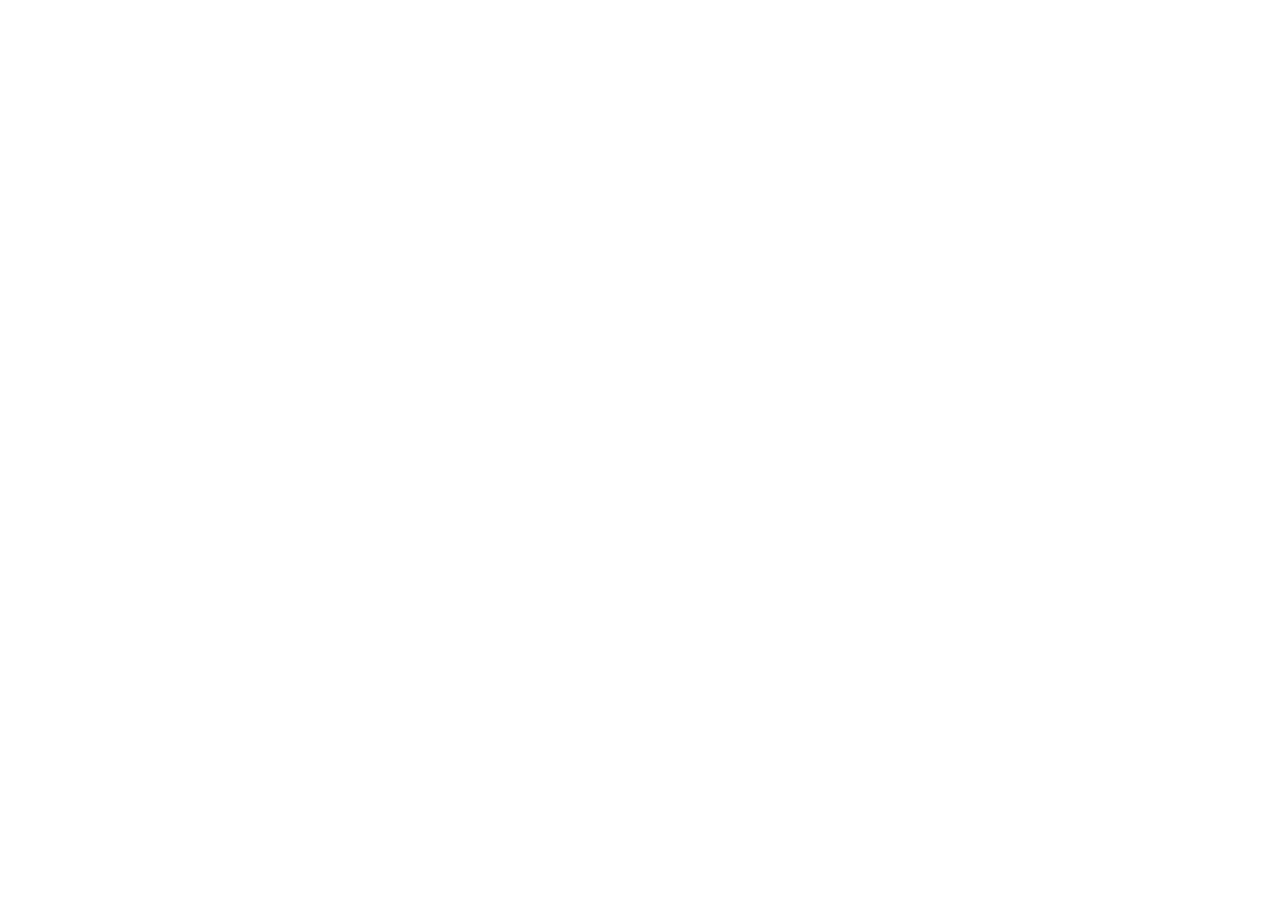
==== index.html @ bfeaa3a5 "Создал структуку" ====
<!DOCTYPE html>
<html lang="ru">
<head>
    <meta charset="UTF-8">
    <meta name="viewport" content="width=device-width, initial-scale=1.0">
    <title>Document</title>
</head>
<body>
    
</body>
</html>
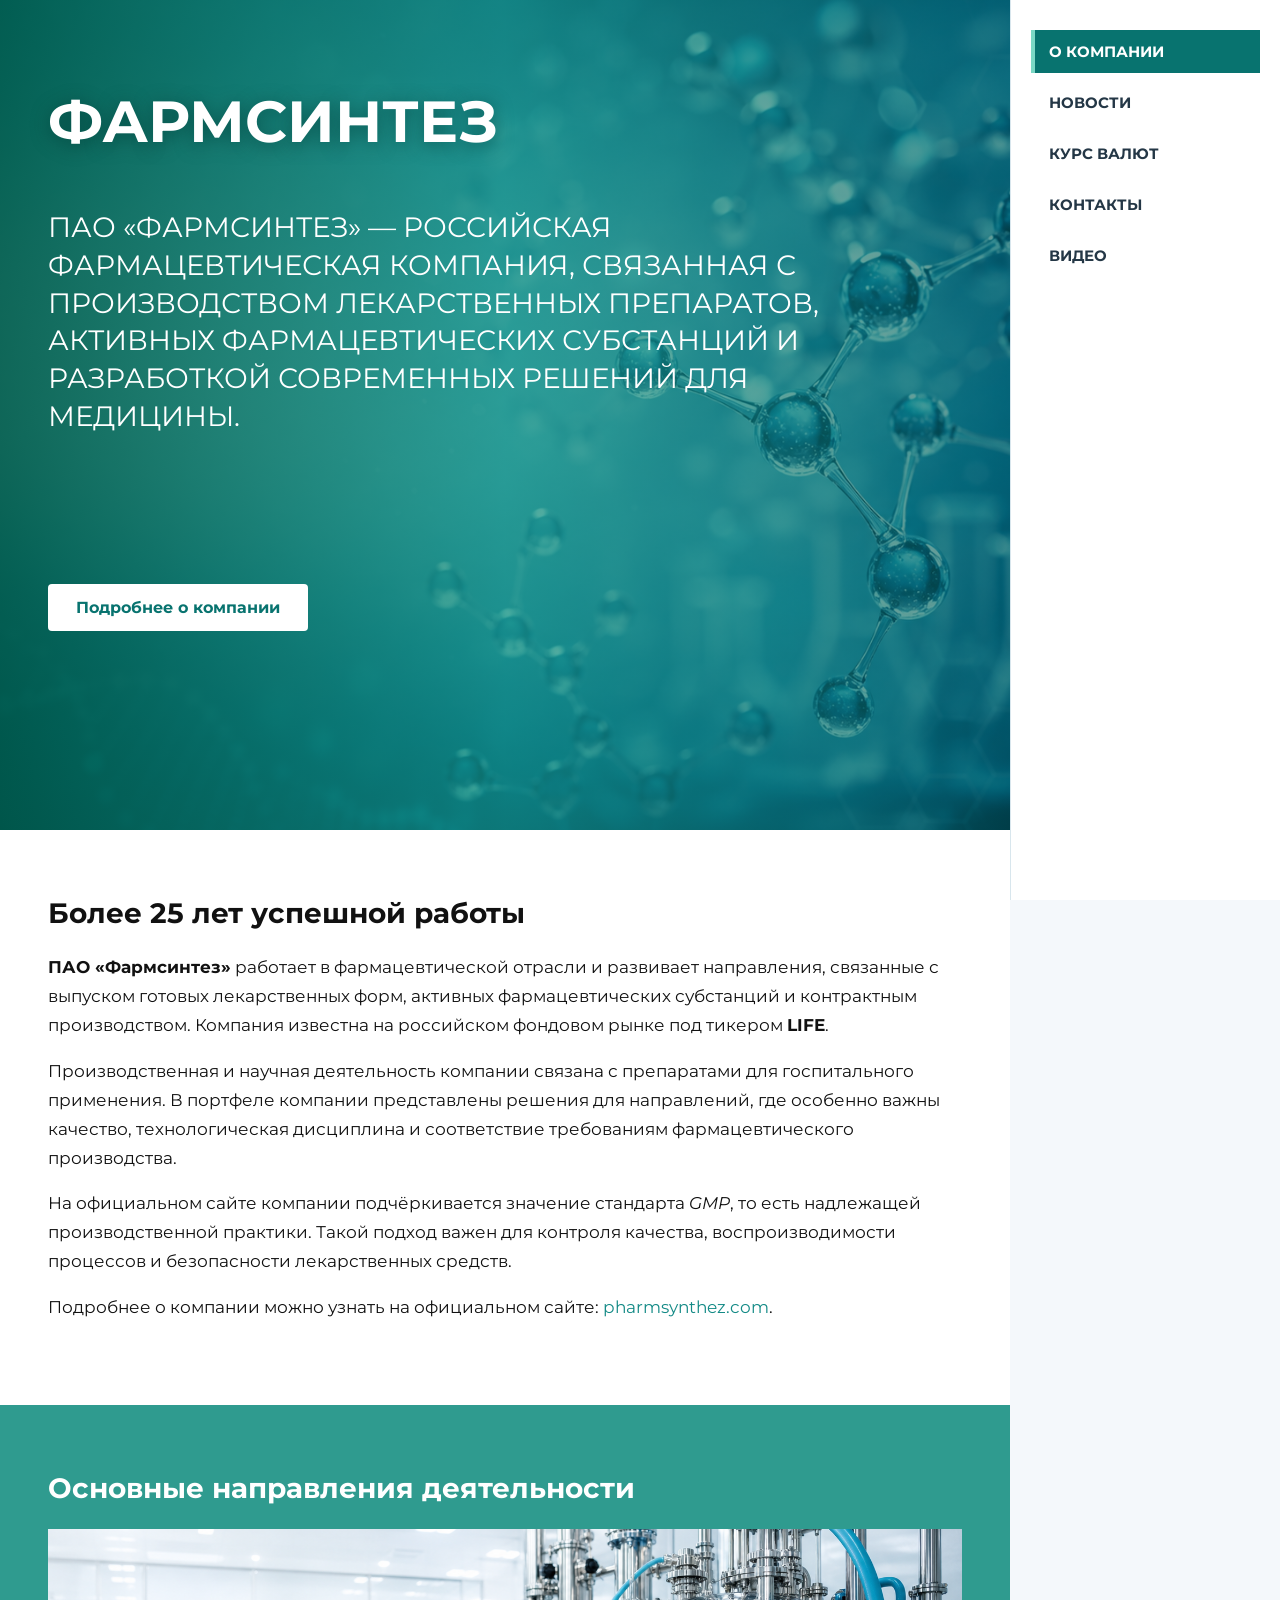
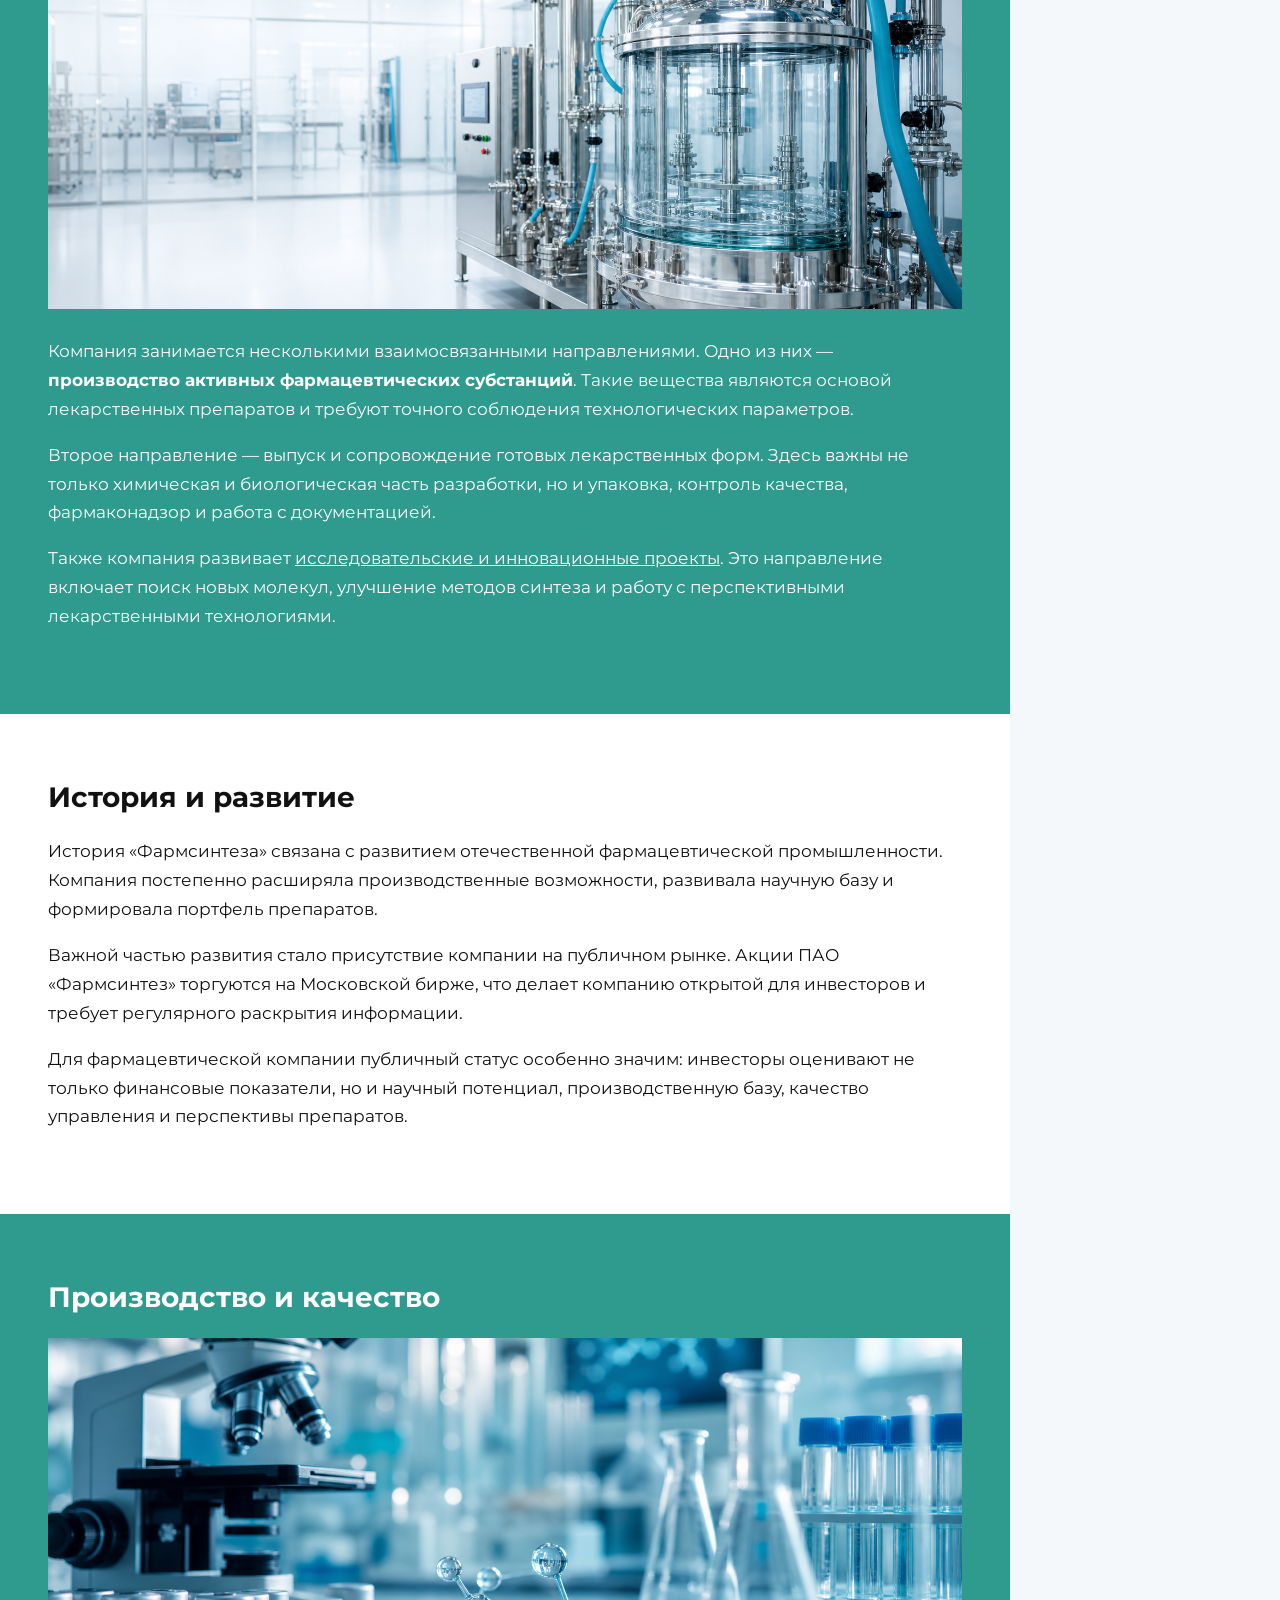
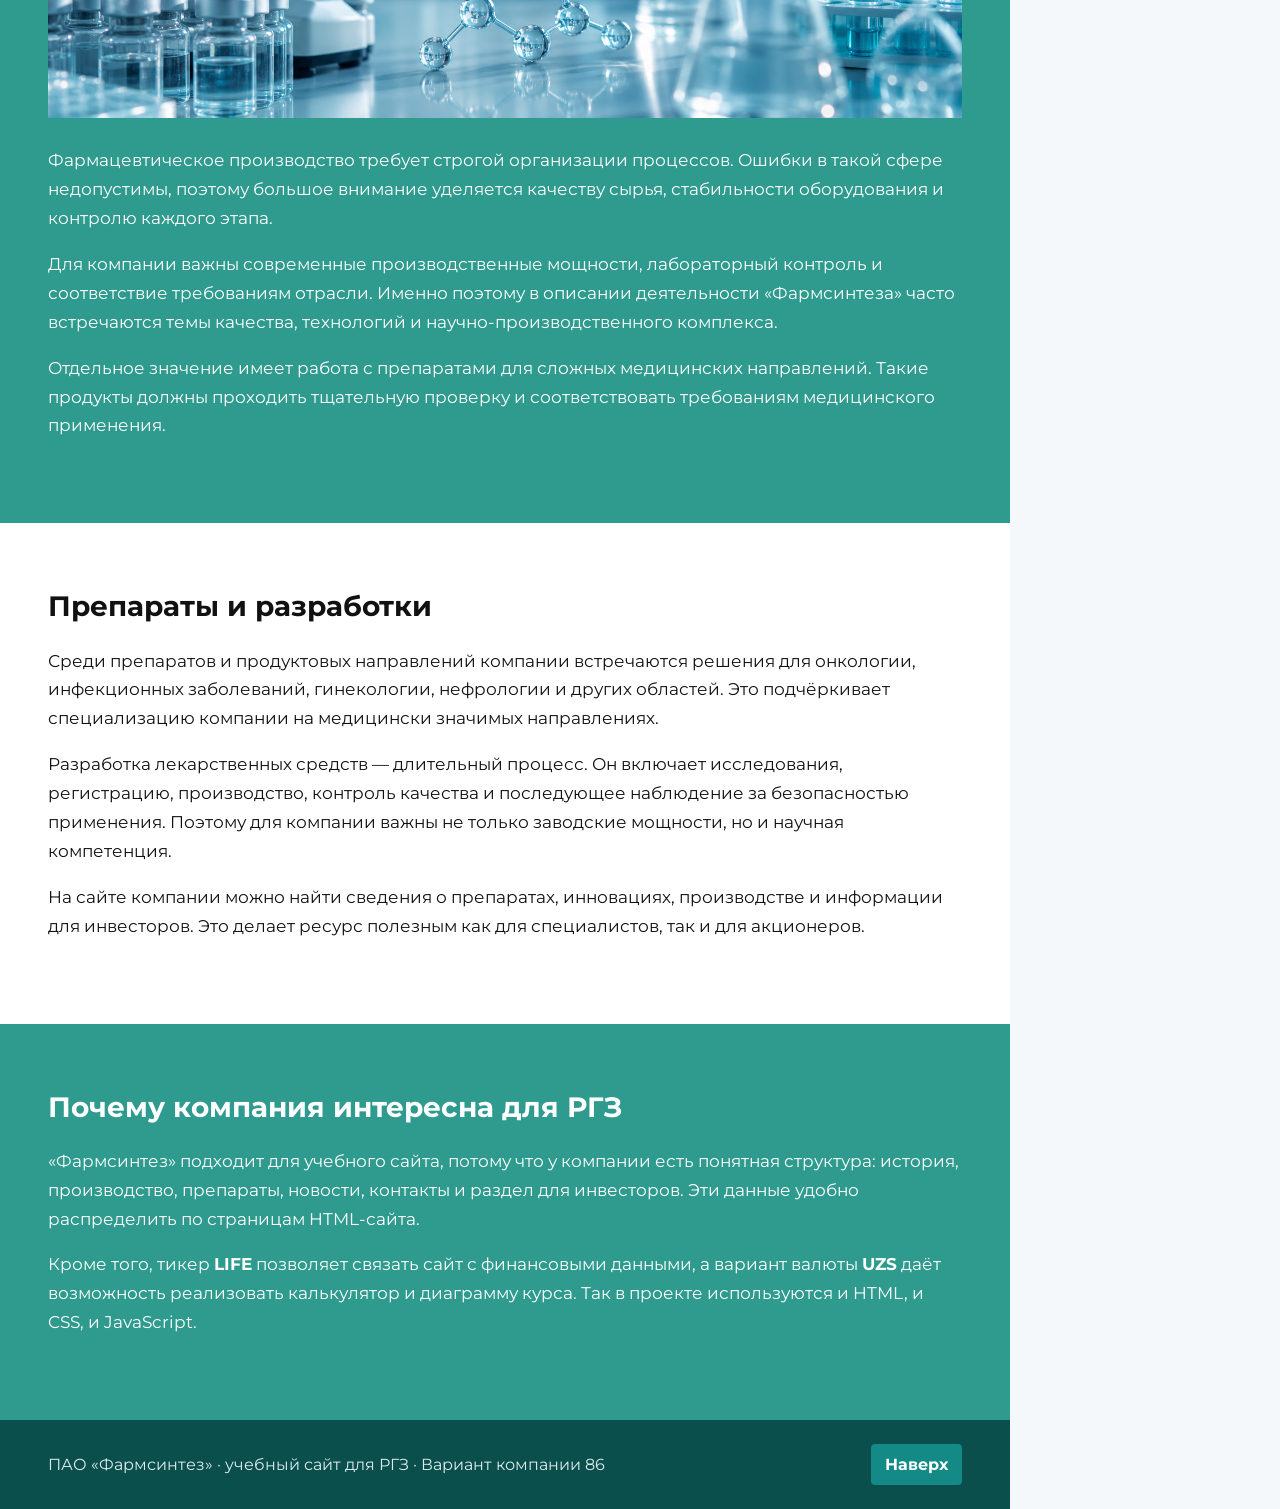
==== commit b26e0d27: "готово" ====
--- a/index.html
+++ b/index.html
@@ -3,9 +3,179 @@
 <head>
     <meta charset="UTF-8">
     <meta name="viewport" content="width=device-width, initial-scale=1.0">
-    <title>Document</title>
+    <title>Фармсинтез — о компании</title>
+    <link rel="preconnect" href="https://fonts.googleapis.com">
+    <link rel="preconnect" href="https://fonts.gstatic.com" crossorigin>
+    <link href="https://fonts.googleapis.com/css2?family=Montserrat:wght@400;500;600;700;800&display=swap" rel="stylesheet">
+    <link rel="stylesheet" href="main.css">
+    <link rel="icon" type="image/png" sizes="32x32" href="favicon-32x32.png">
+    <link rel="icon" type="image/png" sizes="16x16" href="favicon-16x16.png">
 </head>
 <body>
-    
+    <div id="top"></div>
+
+    <div class="container">
+        <main>
+            <section class="hero">
+                <h1>Фармсинтез</h1>
+                <p class="lead">
+                    ПАО «Фармсинтез» — российская фармацевтическая компания, связанная
+                    с производством лекарственных препаратов, активных фармацевтических
+                    субстанций и разработкой современных решений для медицины.
+                </p>
+                <a class="hero-button" href="#about">Подробнее о компании</a>
+            </section>
+
+            <section id="about" class="info-section">
+                <div class="section-inner">
+                <h2>Более 25 лет успешной работы</h2>
+                <p>
+                    <strong>ПАО «Фармсинтез»</strong> работает в фармацевтической отрасли
+                    и развивает направления, связанные с выпуском готовых лекарственных
+                    форм, активных фармацевтических субстанций и контрактным производством.
+                    Компания известна на российском фондовом рынке под тикером
+                    <strong>LIFE</strong>.
+                </p>
+                <p>
+                    Производственная и научная деятельность компании связана с препаратами
+                    для госпитального применения. В портфеле компании представлены решения
+                    для направлений, где особенно важны качество, технологическая дисциплина
+                    и соответствие требованиям фармацевтического производства.
+                </p>
+                <p>
+                    На официальном сайте компании подчёркивается значение стандарта
+                    <em>GMP</em>, то есть надлежащей производственной практики. Такой подход
+                    важен для контроля качества, воспроизводимости процессов и безопасности
+                    лекарственных средств.
+                </p>
+                <p>
+                    Подробнее о компании можно узнать на официальном сайте:
+                    <a href="https://pharmsynthez.com/" target="_blank">pharmsynthez.com</a>.
+                </p>
+                </div>
+            </section>
+
+            <section class="info-section section-accent">
+                <div class="section-inner">
+                <h2>Основные направления деятельности</h2>
+                <img class="section-photo" src="images/production-lab.png" alt="Фармацевтическое производство">
+                <p>
+                    Компания занимается несколькими взаимосвязанными направлениями. Одно из
+                    них — <strong>производство активных фармацевтических субстанций</strong>.
+                    Такие вещества являются основой лекарственных препаратов и требуют
+                    точного соблюдения технологических параметров.
+                </p>
+                <p>
+                    Второе направление — выпуск и сопровождение готовых лекарственных форм.
+                    Здесь важны не только химическая и биологическая часть разработки, но и
+                    упаковка, контроль качества, фармаконадзор и работа с документацией.
+                </p>
+                <p>
+                    Также компания развивает <u>исследовательские и инновационные проекты</u>.
+                    Это направление включает поиск новых молекул, улучшение методов синтеза
+                    и работу с перспективными лекарственными технологиями.
+                </p>
+                </div>
+            </section>
+
+            <section class="info-section">
+                <div class="section-inner">
+                <h2>История и развитие</h2>
+                <p>
+                    История «Фармсинтеза» связана с развитием отечественной фармацевтической
+                    промышленности. Компания постепенно расширяла производственные возможности,
+                    развивала научную базу и формировала портфель препаратов.
+                </p>
+                <p>
+                    Важной частью развития стало присутствие компании на публичном рынке.
+                    Акции ПАО «Фармсинтез» торгуются на Московской бирже, что делает компанию
+                    открытой для инвесторов и требует регулярного раскрытия информации.
+                </p>
+                <p>
+                    Для фармацевтической компании публичный статус особенно значим: инвесторы
+                    оценивают не только финансовые показатели, но и научный потенциал,
+                    производственную базу, качество управления и перспективы препаратов.
+                </p>
+                </div>
+            </section>
+
+            <section class="info-section section-accent">
+                <div class="section-inner">
+                <h2>Производство и качество</h2>
+                <img class="section-photo" src="images/research-lab.png" alt="Лабораторные исследования">
+                <p>
+                    Фармацевтическое производство требует строгой организации процессов.
+                    Ошибки в такой сфере недопустимы, поэтому большое внимание уделяется
+                    качеству сырья, стабильности оборудования и контролю каждого этапа.
+                </p>
+                <p>
+                    Для компании важны современные производственные мощности, лабораторный
+                    контроль и соответствие требованиям отрасли. Именно поэтому в описании
+                    деятельности «Фармсинтеза» часто встречаются темы качества, технологий
+                    и научно-производственного комплекса.
+                </p>
+                <p>
+                    Отдельное значение имеет работа с препаратами для сложных медицинских
+                    направлений. Такие продукты должны проходить тщательную проверку и
+                    соответствовать требованиям медицинского применения.
+                </p>
+                </div>
+            </section>
+
+            <section class="info-section">
+                <div class="section-inner">
+                <h2>Препараты и разработки</h2>
+                <p>
+                    Среди препаратов и продуктовых направлений компании встречаются решения
+                    для онкологии, инфекционных заболеваний, гинекологии, нефрологии и других
+                    областей. Это подчёркивает специализацию компании на медицински значимых
+                    направлениях.
+                </p>
+                <p>
+                    Разработка лекарственных средств — длительный процесс. Он включает
+                    исследования, регистрацию, производство, контроль качества и последующее
+                    наблюдение за безопасностью применения. Поэтому для компании важны не
+                    только заводские мощности, но и научная компетенция.
+                </p>
+                <p>
+                    На сайте компании можно найти сведения о препаратах, инновациях,
+                    производстве и информации для инвесторов. Это делает ресурс полезным
+                    как для специалистов, так и для акционеров.
+                </p>
+                </div>
+            </section>
+
+            <section class="info-section section-accent">
+                <div class="section-inner">
+                <h2>Почему компания интересна для РГЗ</h2>
+                <p>
+                    «Фармсинтез» подходит для учебного сайта, потому что у компании есть
+                    понятная структура: история, производство, препараты, новости, контакты
+                    и раздел для инвесторов. Эти данные удобно распределить по страницам
+                    HTML-сайта.
+                </p>
+                <p>
+                    Кроме того, тикер <strong>LIFE</strong> позволяет связать сайт с финансовыми
+                    данными, а вариант валюты <strong>UZS</strong> даёт возможность реализовать
+                    калькулятор и диаграмму курса. Так в проекте используются и HTML, и CSS,
+                    и JavaScript.
+                </p>
+                </div>
+            </section>
+        </main>
+
+        <nav class="menu">
+            <a class="active" href="index.html">О компании</a>
+            <a href="news.html">Новости</a>
+            <a href="currency.html">Курс валют</a>
+            <a href="contacts.html">Контакты</a>
+            <a href="video.html">Видео</a>
+        </nav>
+    </div>
+
+    <footer>
+        <span>ПАО «Фармсинтез» · учебный сайт для РГЗ · Вариант компании 86</span>
+        <a class="to-top" href="#top">Наверх</a>
+    </footer>
 </body>
-</html>+</html>
--- a/main.css
+++ b/main.css
@@ -0,0 +1,316 @@
+* {
+    box-sizing: border-box;
+}
+
+html {
+    scroll-behavior: smooth;
+}
+
+body {
+    margin: 0;
+    padding-right: 270px;
+    font-family: "Montserrat", Arial, sans-serif;
+    background: #f4f8fb;
+    color: #243746;
+}
+
+a {
+    color: #138a86;
+    text-decoration: none;
+}
+
+a:hover {
+    color: #0d6f6c;
+    text-decoration: underline;
+}
+
+h1, h2, h3 {
+    margin-top: 0;
+}
+
+h1 {
+    font-family: "Eurostile Bold Extended", "Eurostile Extended", "Montserrat", Arial, sans-serif;
+    font-size: 42px;
+    text-transform: uppercase;
+}
+
+h2 {
+    font-family: "Eurostile Bold Extended", "Eurostile Extended", "Montserrat", Arial, sans-serif;
+    font-size: 28px;
+}
+
+main {
+    padding: 0;
+}
+
+.menu {
+    position: fixed;
+    top: 0;
+    right: 0;
+    bottom: 0;
+    width: 270px;
+    padding: 30px 20px;
+    background: #ffffff;
+    border-left: 1px solid #d8e6ed;
+}
+
+.menu a {
+    display: block;
+    padding: 12px 14px;
+    margin-bottom: 8px;
+    border-left: 4px solid transparent;
+    color: #243746;
+    font-family: "Eurostile Bold Extended", "Eurostile Extended", "Montserrat", Arial, sans-serif;
+    font-size: 15px;
+    font-weight: 700;
+    text-transform: uppercase;
+}
+
+.menu a:hover {
+    background: #e8f6f2;
+    border-left-color: #33b49f;
+    color: #0d6f6c;
+    text-decoration: none;
+}
+
+.menu a.active {
+    background: #08736f;
+    border-left-color: #7bd8c5;
+    color: #ffffff;
+}
+
+.hero {
+    min-height: calc(100vh - 70px);
+    padding: 86px 48px;
+    background:
+        linear-gradient(90deg, rgba(0, 91, 72, 0.88), rgba(17, 143, 126, 0.72), rgba(0, 84, 78, 0.58)),
+        url("images/hero-pharma.png") center / cover no-repeat;
+    color: #ffffff;
+}
+
+.hero h1 {
+    display: inline-block;
+    padding: 0;
+    margin-bottom: 24px;
+    background: transparent;
+    color: #ffffff;
+    font-size: 58px;
+    text-shadow: 0 3px 18px rgba(0, 54, 50, 0.55);
+}
+
+.lead,
+.hero .lead {
+    max-width: 850px;
+    font-family: "Eurostile Bold Extended", "Eurostile Extended", "Montserrat", Arial, sans-serif;
+    font-size: 28px;
+    line-height: 1.35;
+    text-transform: uppercase;
+}
+
+.hero-button,
+button,
+.button {
+    display: inline-block;
+    border: 0;
+    border-radius: 4px;
+    background: #138a86;
+    color: #ffffff;
+    cursor: pointer;
+    font: inherit;
+    font-weight: 700;
+    padding: 12px 18px;
+}
+
+.hero-button {
+    margin-top: 120px;
+    background: #ffffff;
+    color: #08736f;
+    padding: 14px 28px;
+}
+
+.hero-button:hover,
+button:hover,
+.button:hover {
+    background: #0d6f6c;
+    color: #ffffff;
+    text-decoration: none;
+}
+
+.info-section {
+    padding: 66px 48px;
+    background: #ffffff;
+}
+
+.section-accent {
+    background: #2f9b8f;
+    color: #ffffff;
+}
+
+.section-inner {
+    max-width: 1180px;
+    margin: 0 auto;
+}
+
+.info-section h2,
+.info-section p {
+    color: #111111;
+}
+
+.section-accent h2,
+.section-accent p,
+.section-accent strong,
+.section-accent em,
+.section-accent u,
+.section-accent a {
+    color: #ffffff;
+}
+
+.info-section p {
+    font-size: 17px;
+    line-height: 1.7;
+}
+
+.section-photo {
+    display: block;
+    width: 100%;
+    max-height: 380px;
+    object-fit: cover;
+    margin: 24px 0 28px;
+}
+
+.card,
+.news-card {
+    background: #ffffff;
+    border: 1px solid #d8e6ed;
+    border-radius: 6px;
+    padding: 22px;
+    margin: 18px 48px;
+}
+
+.info-section .card,
+.info-section .news-card {
+    margin: 0;
+}
+
+.info-section .news-card {
+    background: transparent;
+    border: 0;
+    padding: 0;
+}
+
+.news-date,
+.muted {
+    color: #6c7f8b;
+    font-size: 14px;
+}
+
+.section-accent .news-date {
+    color: #e9f7fa;
+}
+
+.full-news {
+    display: none;
+    margin-top: 16px;
+    padding-top: 14px;
+    border-top: 1px solid #d8e6ed;
+}
+
+input,
+select {
+    border: 1px solid #b9d2dc;
+    border-radius: 4px;
+    color: #243746;
+    font: inherit;
+    padding: 10px 12px;
+}
+
+.form-row {
+    display: flex;
+    flex-wrap: wrap;
+    gap: 12px;
+    margin: 14px 0;
+}
+
+.result {
+    margin: 16px 0;
+    padding: 14px 18px;
+    border-left: 4px solid #138a86;
+    background: #e8f6f2;
+    color: #0b4f4c;
+    font-weight: 700;
+}
+
+.chart {
+    display: flex;
+    align-items: flex-end;
+    gap: 6px;
+    min-height: 280px;
+    overflow-x: auto;
+    background: #ffffff;
+    padding: 18px;
+}
+
+.bar {
+    min-width: 22px;
+    background: #33b49f;
+    cursor: pointer;
+}
+
+.bar:hover,
+.bar.active {
+    background: #08736f;
+}
+
+.contact-grid {
+    display: grid;
+    grid-template-columns: repeat(2, 1fr);
+    gap: 18px;
+}
+
+.map,
+.video-frame {
+    width: 100%;
+    min-height: 420px;
+    border: 0;
+}
+
+footer {
+    display: flex;
+    align-items: center;
+    justify-content: space-between;
+    gap: 20px;
+    padding: 24px 48px;
+    background: #0b4f4c;
+    color: #dcebf0;
+}
+
+.to-top {
+    flex-shrink: 0;
+    padding: 11px 14px;
+    border-radius: 4px;
+    background: #138a86;
+    color: #ffffff;
+    font-weight: 700;
+}
+
+@media (max-width: 900px) {
+    body {
+        padding-right: 0;
+    }
+
+    .menu {
+        position: static;
+        width: 100%;
+        border-left: 0;
+        border-top: 1px solid #d8e6ed;
+    }
+
+    .hero,
+    .info-section {
+        padding: 36px 20px;
+    }
+
+    .contact-grid {
+        grid-template-columns: 1fr;
+    }
+}
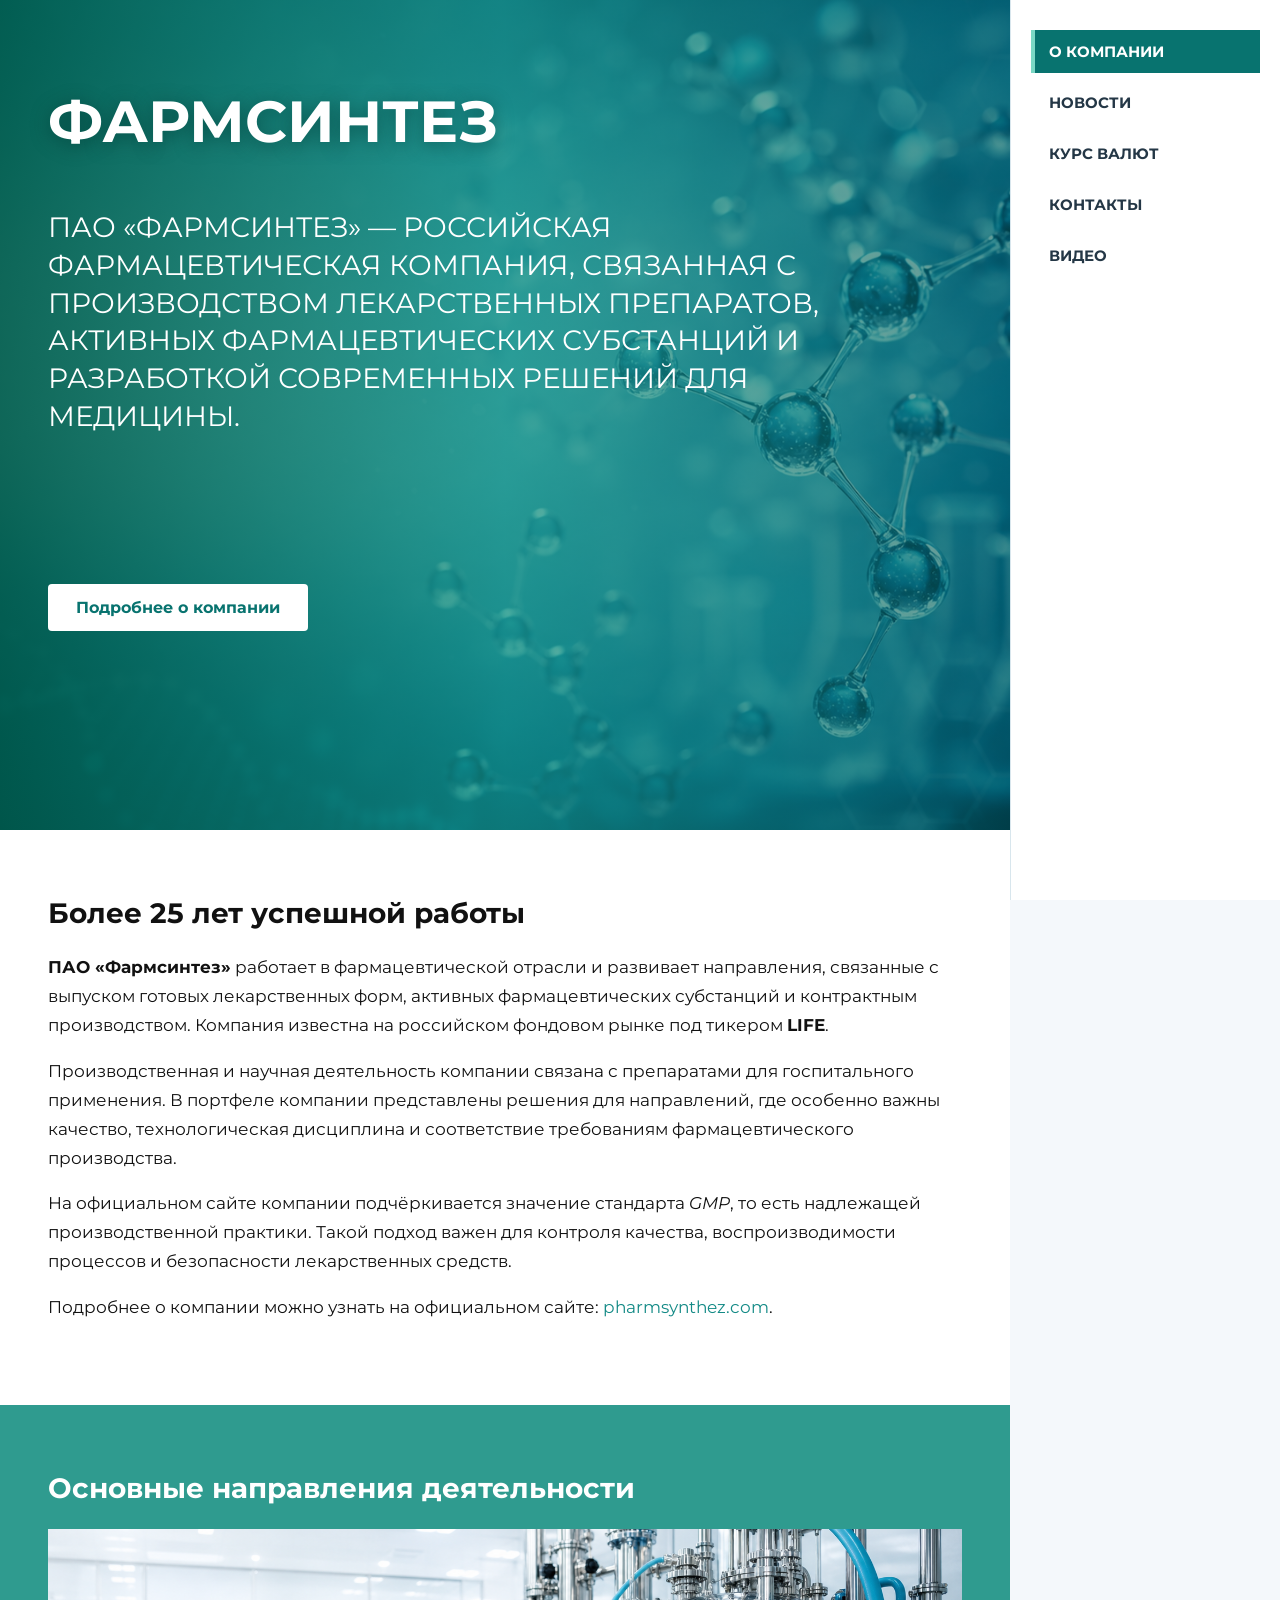
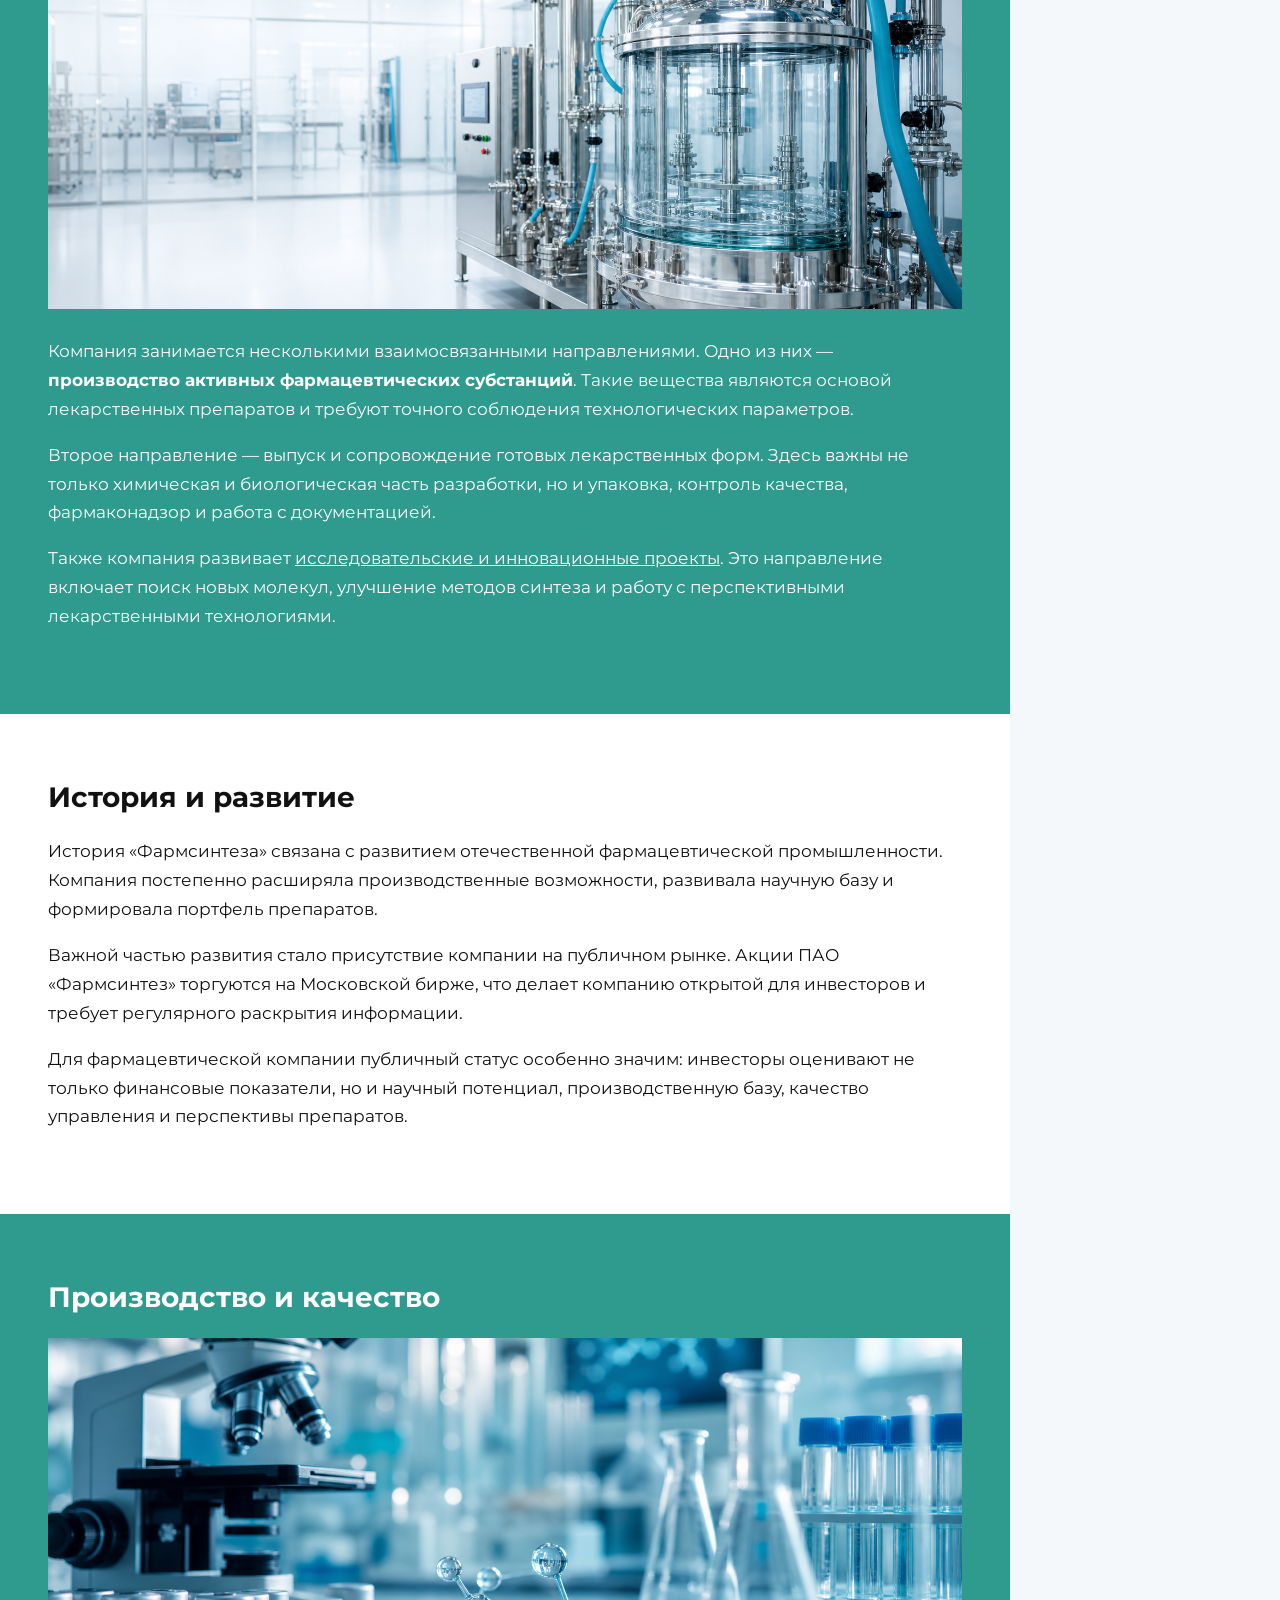
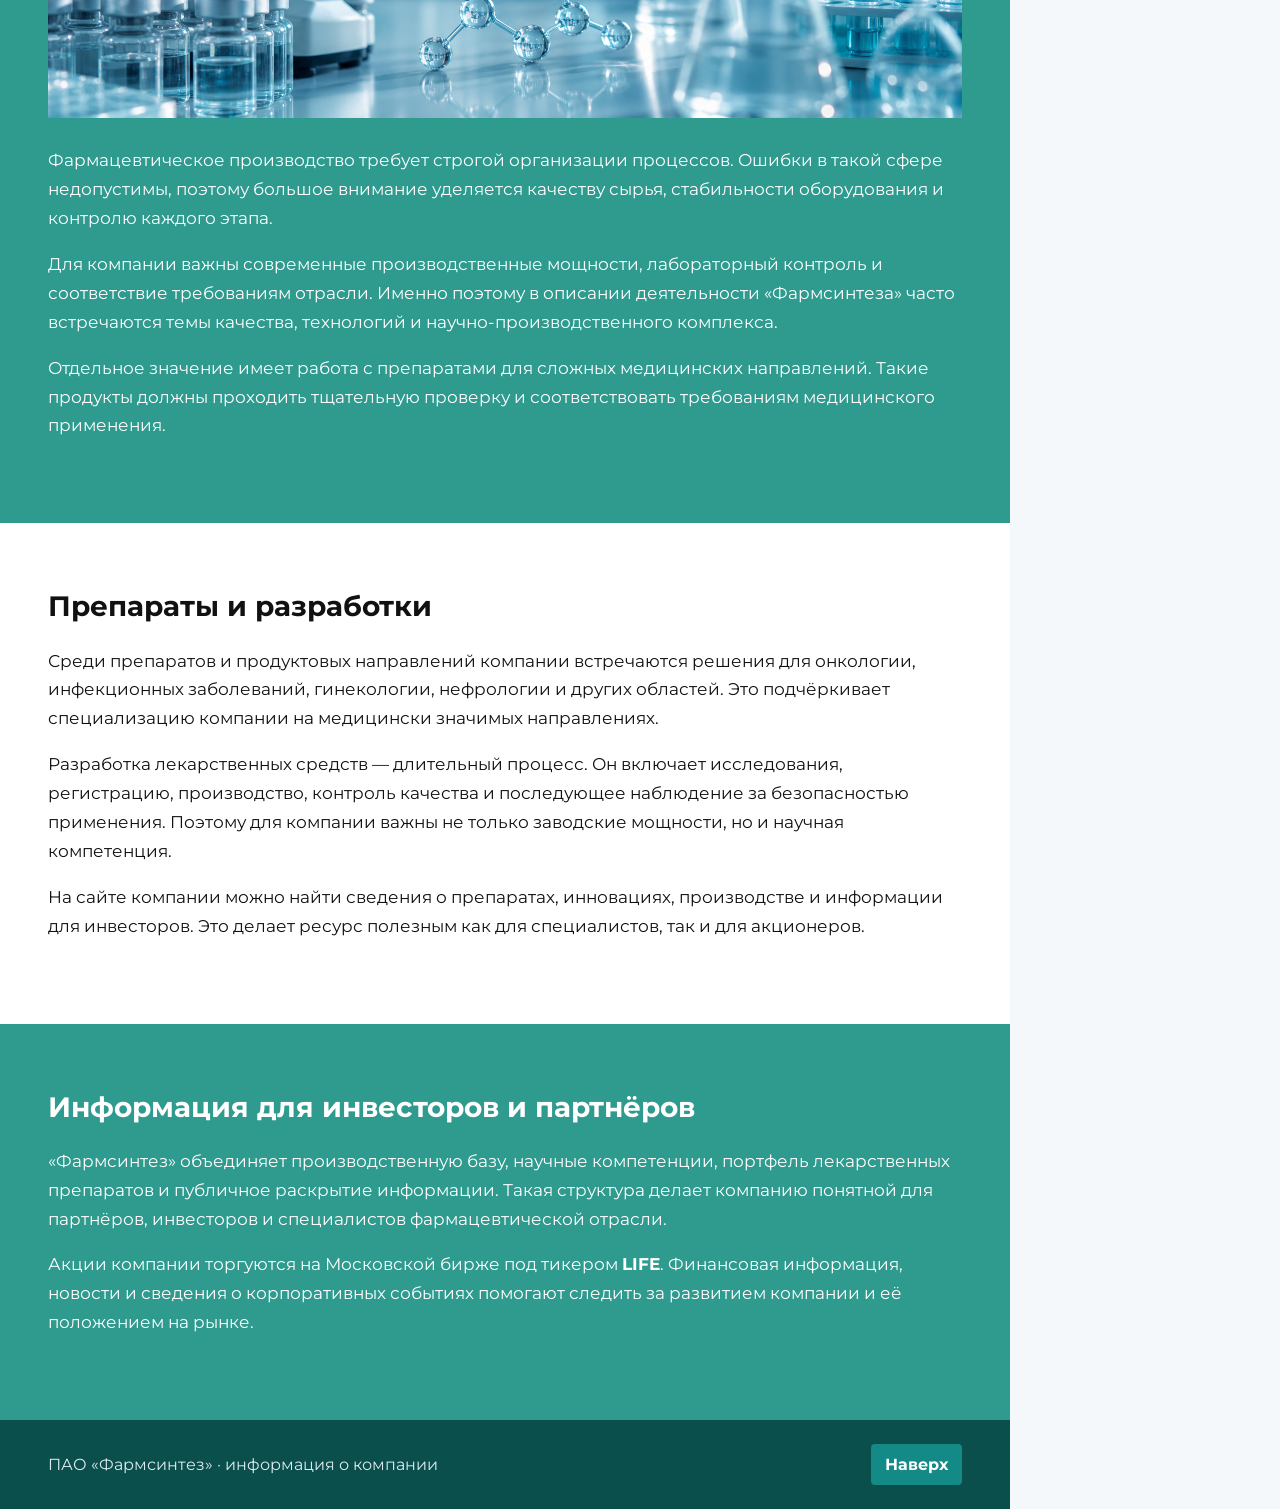
==== commit 424455e6: "правки" ====
--- a/index.html
+++ b/index.html
@@ -147,18 +147,18 @@
 
             <section class="info-section section-accent">
                 <div class="section-inner">
-                <h2>Почему компания интересна для РГЗ</h2>
+                <h2>Информация для инвесторов и партнёров</h2>
                 <p>
-                    «Фармсинтез» подходит для учебного сайта, потому что у компании есть
-                    понятная структура: история, производство, препараты, новости, контакты
-                    и раздел для инвесторов. Эти данные удобно распределить по страницам
-                    HTML-сайта.
+                    «Фармсинтез» объединяет производственную базу, научные компетенции,
+                    портфель лекарственных препаратов и публичное раскрытие информации.
+                    Такая структура делает компанию понятной для партнёров, инвесторов
+                    и специалистов фармацевтической отрасли.
                 </p>
                 <p>
-                    Кроме того, тикер <strong>LIFE</strong> позволяет связать сайт с финансовыми
-                    данными, а вариант валюты <strong>UZS</strong> даёт возможность реализовать
-                    калькулятор и диаграмму курса. Так в проекте используются и HTML, и CSS,
-                    и JavaScript.
+                    Акции компании торгуются на Московской бирже под тикером
+                    <strong>LIFE</strong>. Финансовая информация, новости и сведения о
+                    корпоративных событиях помогают следить за развитием компании и её
+                    положением на рынке.
                 </p>
                 </div>
             </section>
@@ -174,7 +174,7 @@
     </div>
 
     <footer>
-        <span>ПАО «Фармсинтез» · учебный сайт для РГЗ · Вариант компании 86</span>
+        <span>ПАО «Фармсинтез» · информация о компании</span>
         <a class="to-top" href="#top">Наверх</a>
     </footer>
 </body>
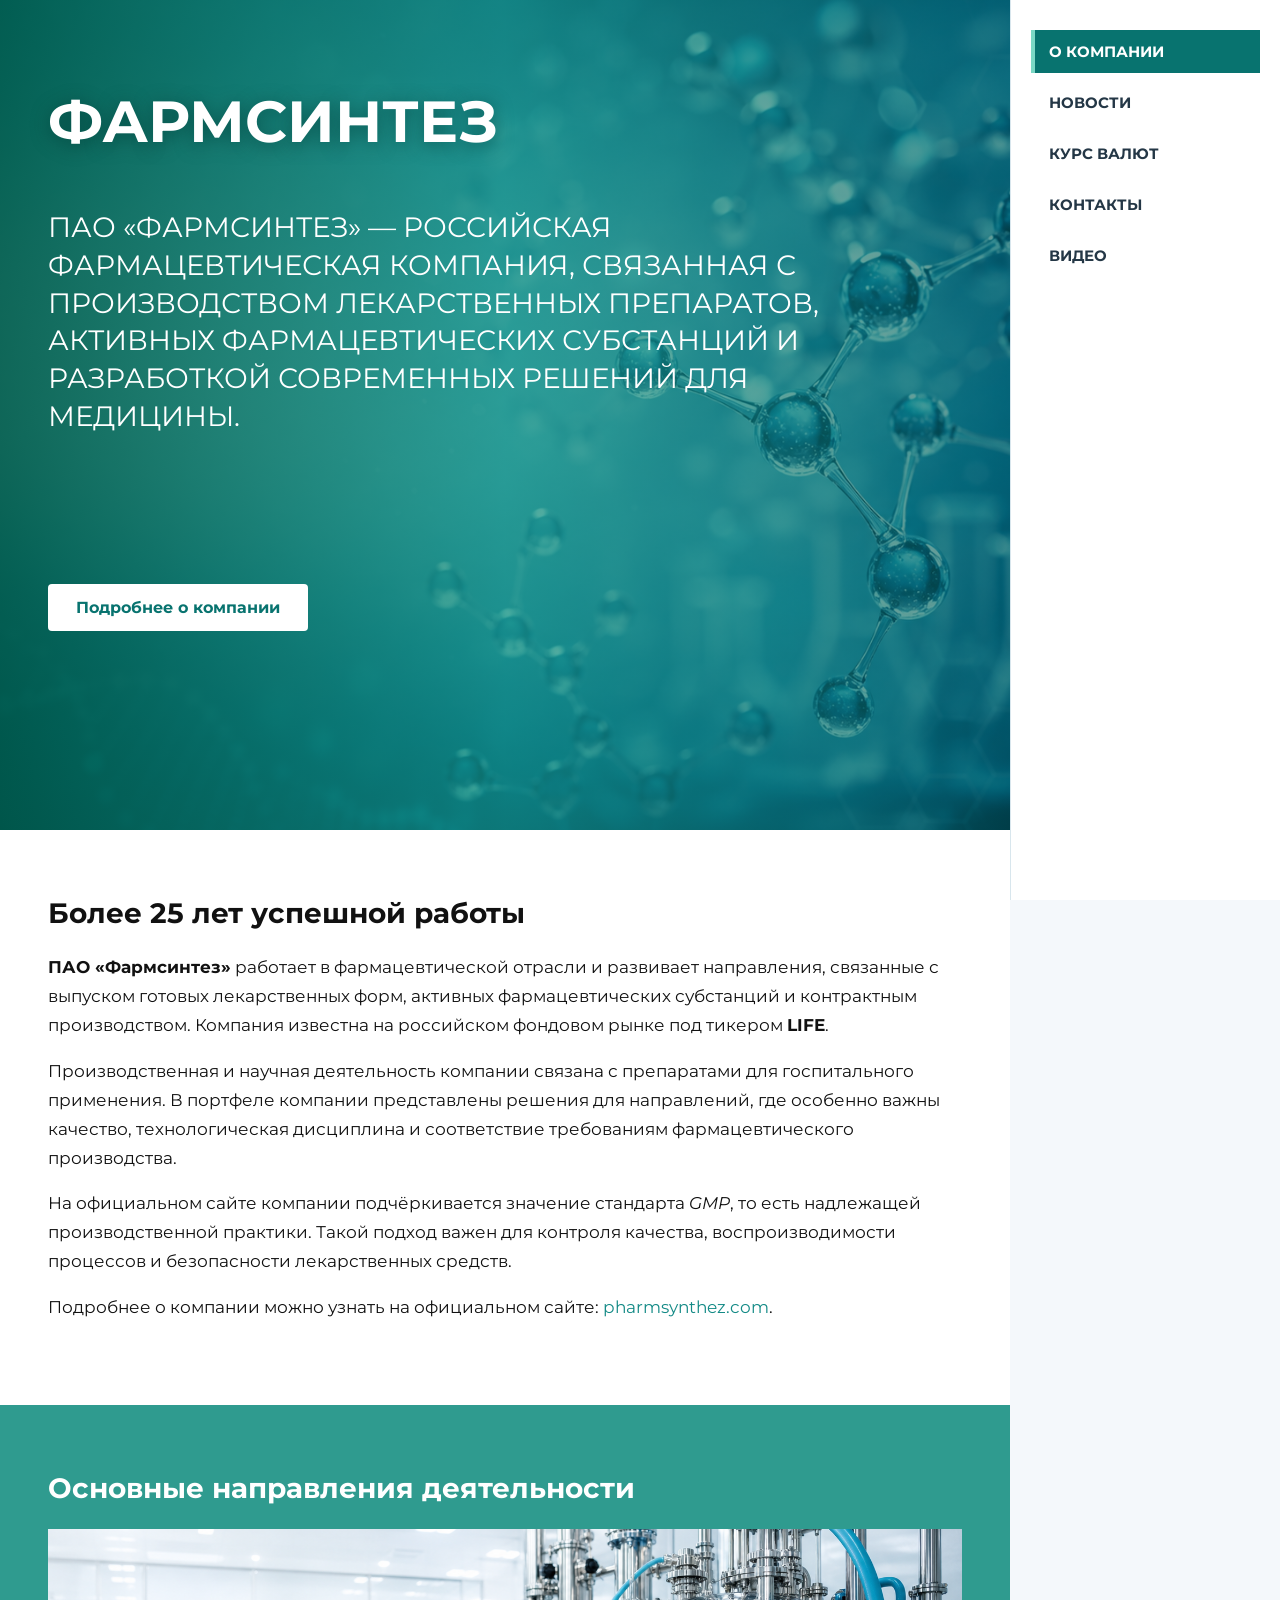
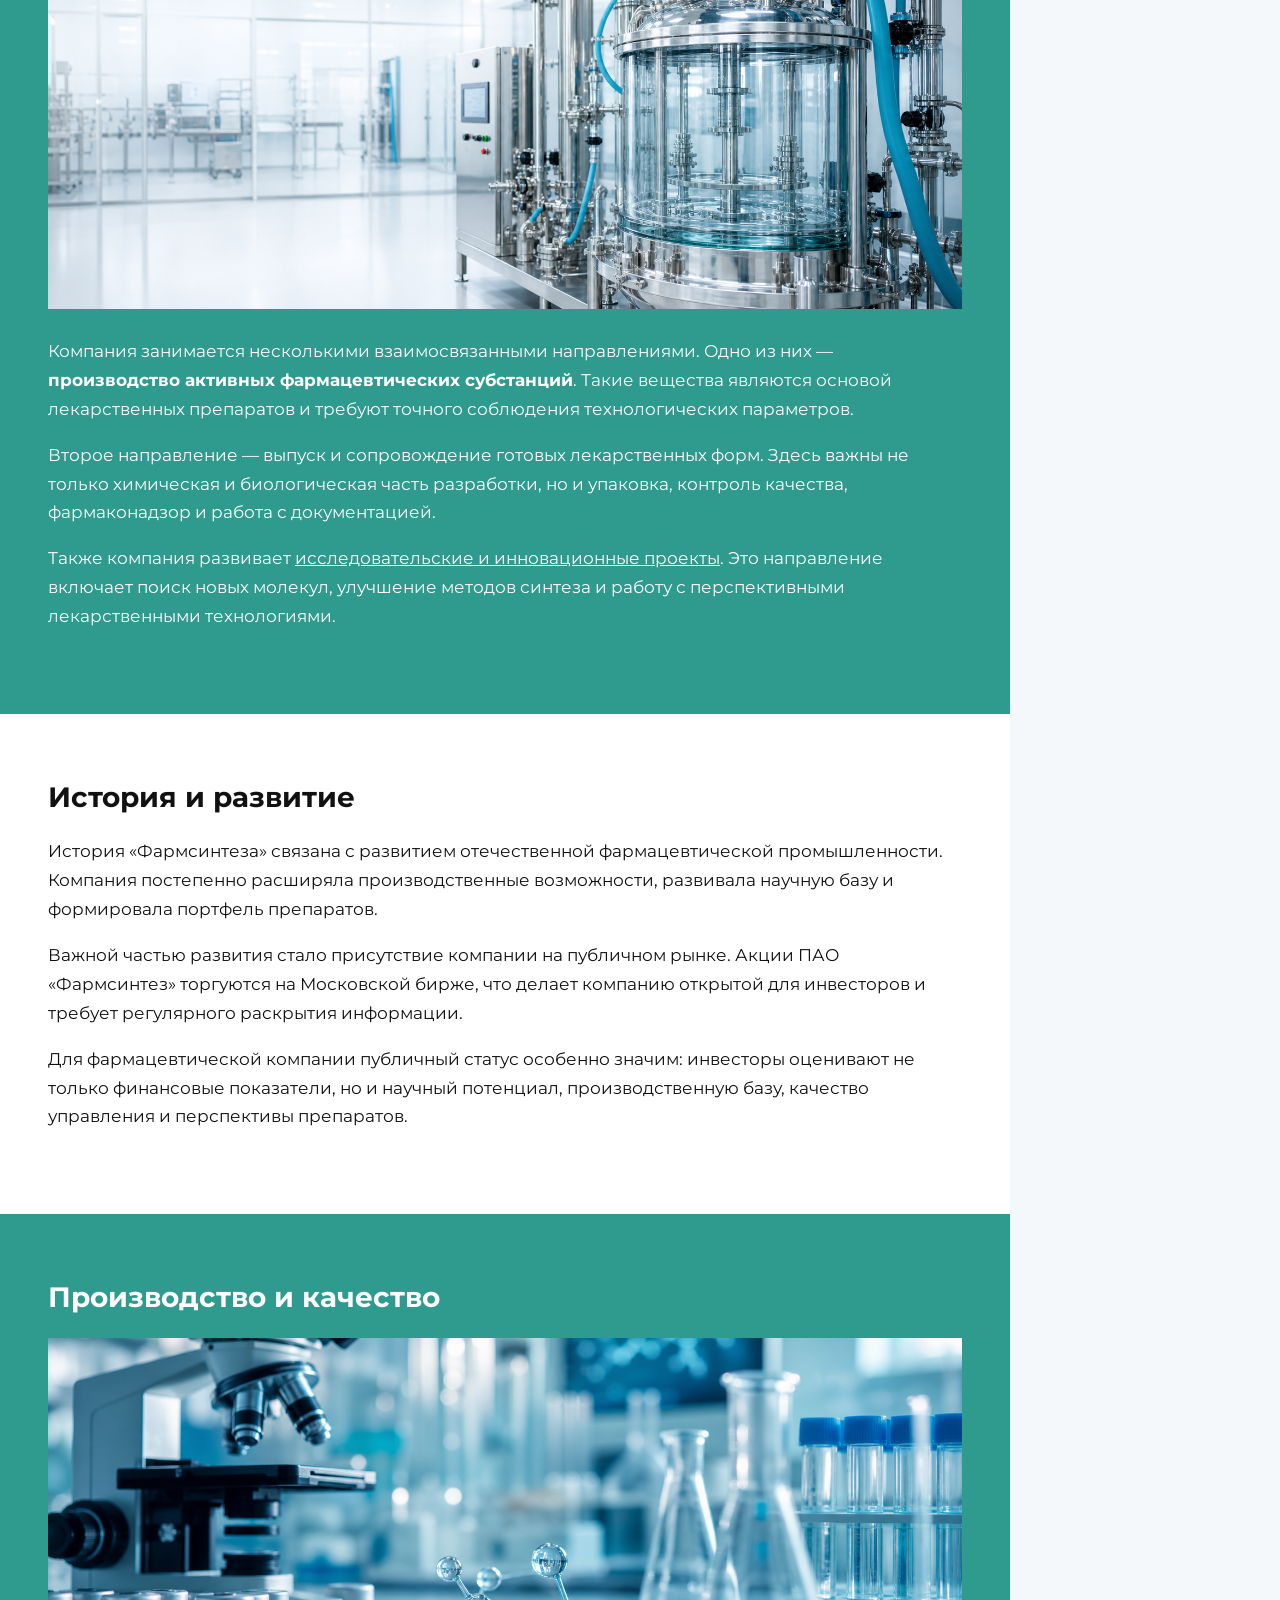
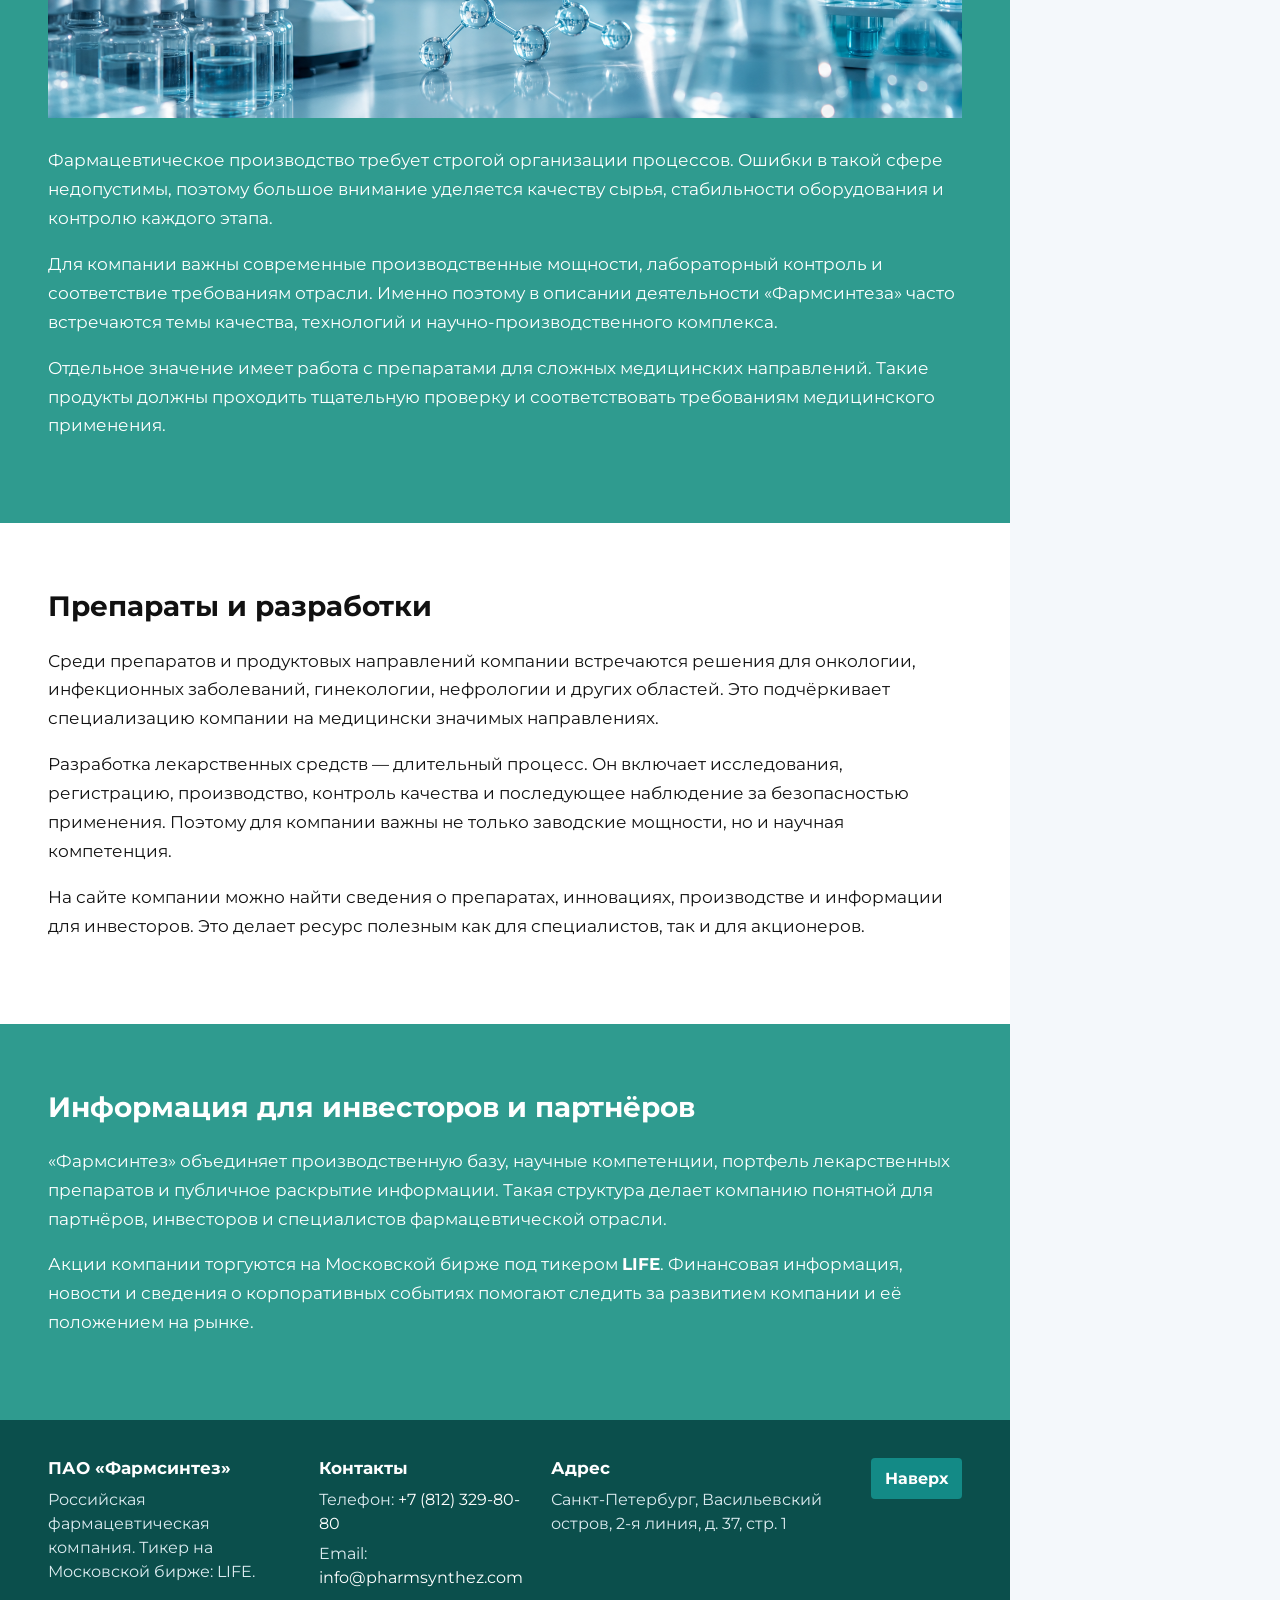
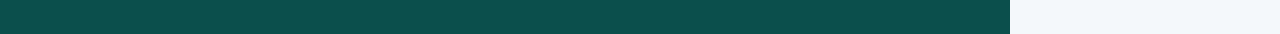
==== commit b8931daf: "правки 2" ====
--- a/index.html
+++ b/index.html
@@ -174,8 +174,22 @@
     </div>
 
     <footer>
-        <span>ПАО «Фармсинтез» · информация о компании</span>
-        <a class="to-top" href="#top">Наверх</a>
+        <div class="footer-info">
+            <div>
+                <h3>ПАО «Фармсинтез»</h3>
+                <p>Российская фармацевтическая компания. Тикер на Московской бирже: LIFE.</p>
+            </div>
+            <div>
+                <h3>Контакты</h3>
+                <p>Телефон: <a href="tel:+78123298080">+7 (812) 329-80-80</a></p>
+                <p>Email: <a href="mailto:info@pharmsynthez.com">info@pharmsynthez.com</a></p>
+            </div>
+            <div>
+                <h3>Адрес</h3>
+                <p>Санкт-Петербург, Васильевский остров, 2-я линия, д. 37, стр. 1</p>
+            </div>
+        </div>
+        <a class="to-top" href="#">Наверх</a>
     </footer>
 </body>
 </html>
--- a/main.css
+++ b/main.css
@@ -276,12 +276,40 @@
 
 footer {
     display: flex;
-    align-items: center;
+    align-items: flex-start;
     justify-content: space-between;
-    gap: 20px;
-    padding: 24px 48px;
+    gap: 36px;
+    padding: 38px 48px;
     background: #0b4f4c;
     color: #dcebf0;
+}
+
+footer a {
+    color: #ffffff;
+}
+
+footer a:hover {
+    color: #d8fff7;
+}
+
+.footer-info {
+    display: grid;
+    grid-template-columns: 1.2fr 1fr 1.4fr;
+    gap: 28px;
+    width: 100%;
+    max-width: 1180px;
+}
+
+.footer-info h3 {
+    margin: 0 0 10px;
+    color: #ffffff;
+    font-size: 17px;
+}
+
+.footer-info p {
+    margin: 6px 0;
+    color: #dcebf0;
+    line-height: 1.5;
 }
 
 .to-top {
@@ -313,4 +341,12 @@
     .contact-grid {
         grid-template-columns: 1fr;
     }
-}
+
+    footer {
+        flex-direction: column;
+    }
+
+    .footer-info {
+        grid-template-columns: 1fr;
+    }
+}
